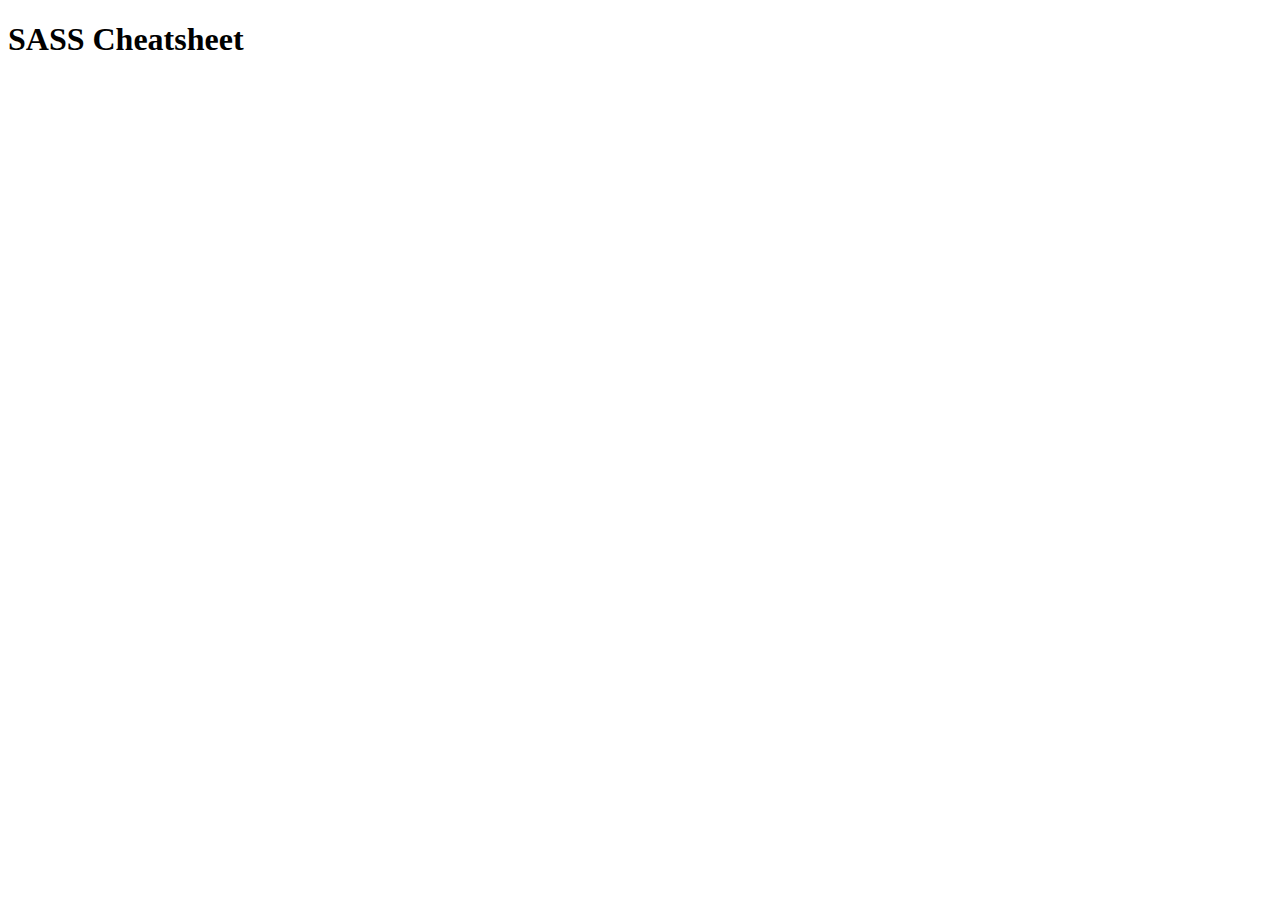
==== sass-cheatsheet.html @ 43deadbd "Creating the basic structure and adding an example component" ====
<!DOCTYPE html>
<html lang="en">
<head>
	<meta charset="UTF-8">
	<title>SASS Cheatsheet</title>
	<link rel="stylesheet" type="text/css" href="css/styles.css">
</head>
<body>
	<h1>SASS Cheatsheet</h1>
</body>
</html>
---- css/styles.css ----
/*# sourceMappingURL=styles.css.map */
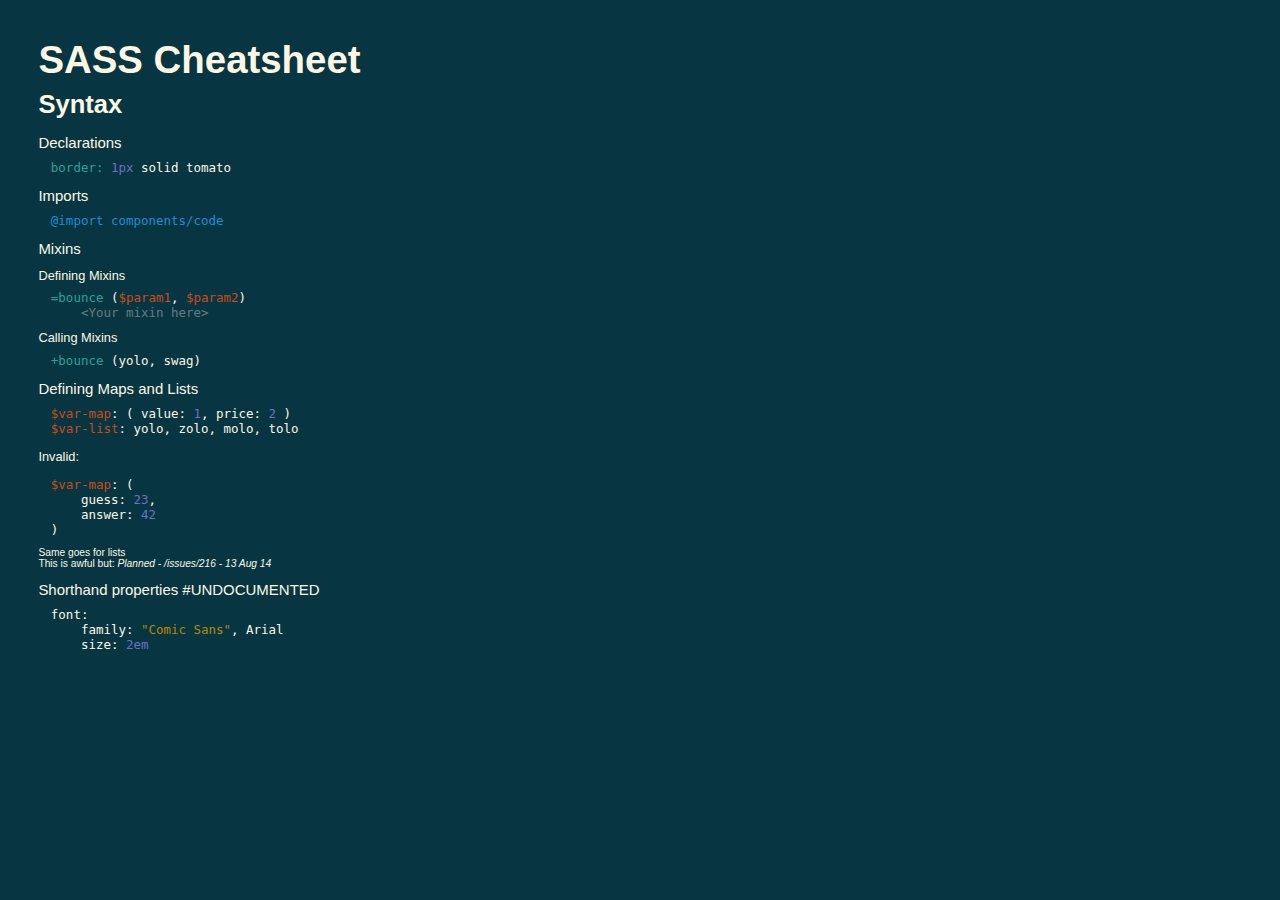
==== commit cbf3b31e: "Doing some Styling and fixing an error (||= is invalid)" ====
--- a/sass-cheatsheet.html
+++ b/sass-cheatsheet.html
@@ -1,11 +1,59 @@
 <!DOCTYPE html>
 <html lang="en">
 <head>
-	<meta charset="UTF-8">
-	<title>SASS Cheatsheet</title>
-	<link rel="stylesheet" type="text/css" href="css/styles.css">
+    <meta charset="UTF-8">
+    <title>SASS Cheatsheet</title>
+    <link rel="stylesheet" type="text/css" href="css/styles.css">
 </head>
 <body>
-	<h1>SASS Cheatsheet</h1>
+    <h1 >SASS Cheatsheet</h1>
+    <section>
+        <h2 >Syntax</h2>
+        <h3 >Declarations</h3>
+        <code>
+            <span class="property">border:</span> <span class="number">1px</span> solid tomato <br>
+        </code>
+        <h3 >Imports</h3>
+        <code>
+            <span class="at_rule">@import components/code</span>
+        </code>
+
+        <section>
+            <h3 >Mixins</h3>
+            <h4 >Defining Mixins</h4>
+            <code>
+                <span class="keyword">=bounce</span> (<span class="variable">$param1</span>, <span class="variable">$param2</span>) <br>
+                &nbsp;&nbsp;&nbsp;&nbsp;<span class="tag">&lt;Your mixin here&gt;</span>
+            </code>
+
+            <h4 >Calling Mixins</h4>
+            <code>
+                <span class="keyword">+bounce</span> (yolo, swag)
+            </code>
+        </section>
+
+        <h3 >Defining Maps and Lists</h3>
+        <code>
+            <span class="variable">$var-map</span>: ( value: <span class="number">1</span>, price: <span class="number">2</span> ) <br>
+            <span class="variable">$var-list</span>: yolo, zolo, molo, tolo
+        </code>
+        <p><strong>Invalid:</strong></p>
+        <code>
+            <span class="variable">$var-map</span>: (<br>
+            &nbsp;&nbsp;&nbsp;&nbsp;guess: <span class="number">23</span>,<br>
+            &nbsp;&nbsp;&nbsp;&nbsp;answer: <span class="number">42</span><br>
+            )<br>
+        </code>
+        <p class="note">Same goes for lists<br>
+        This is awful but:
+        <i>Planned - /issues/216 - 13 Aug 14</i></p>
+
+        <h3 >Shorthand properties #UNDOCUMENTED</h3>
+        <code>
+            font: <br>
+            &nbsp;&nbsp;&nbsp;&nbsp;family: <span class="string">"Comic Sans"</span>, Arial <br>
+            &nbsp;&nbsp;&nbsp;&nbsp;size: <span class="number">2em</span>
+        </code>
+    </section>
 </body>
 </html>--- a/css/styles.css
+++ b/css/styles.css
@@ -1,3 +1,108 @@
+/* line 1, ../sass/components/_code.sass */
+code {
+  padding: 0 1em;
+  margin: 0;
+  display: block;
+  font-size: 1.2em;
+}
 
+/* line 7, ../sass/components/_code.sass */
+.keyword,
+.property {
+  color: #2aa198;
+}
+
+/* line 11, ../sass/components/_code.sass */
+.variable {
+  color: #cb4b16;
+}
+
+/* line 14, ../sass/components/_code.sass */
+.number {
+  color: #6c71c4;
+}
+
+/* line 17, ../sass/components/_code.sass */
+.string {
+  color: #b58900;
+}
+
+/* line 20, ../sass/components/_code.sass */
+.tag {
+  color: #657b83;
+}
+
+/* line 23, ../sass/components/_code.sass */
+.at_rule {
+  color: #268bd2;
+}
+
+/* line 7, ../sass/styles.sass */
+*, *:before, *:after {
+  box-sizing: border-box;
+}
+
+/* line 10, ../sass/styles.sass */
+html {
+  font-family: "Helvetica Neue", Helvetica, sans-serif;
+  font-weight: 300;
+}
+
+/* line 15, ../sass/styles.sass */
+body {
+  -moz-columns: 3;
+  -webkit-columns: 3;
+  columns: 3;
+  -moz-column-width: 50%;
+  -webkit-column-width: 50%;
+  column-width: 50%;
+  -moz-column-gap: 3em;
+  -webkit-column-gap: 3em;
+  column-gap: 3em;
+  -moz-column-fill: auto;
+  -webkit-column-fill: auto;
+  column-fill: auto;
+  padding: 3em;
+  margin: 0;
+  color: #fdf6e3;
+  height: 100vh;
+  font-size: 0.8em;
+  background-color: #073642;
+}
+
+/* line 27, ../sass/styles.sass */
+h1, h2, h3, h4 {
+  margin: 1em 0 0.6em;
+}
+
+/* line 30, ../sass/styles.sass */
+h3, h4 {
+  font-weight: 300;
+  margin-top: 0.8em;
+}
+
+/* line 34, ../sass/styles.sass */
+h3 {
+  font-weight: 400;
+}
+
+/* line 37, ../sass/styles.sass */
+h2 {
+  font-weight: 600;
+  font-size: 2em;
+  margin-top: 0.3em;
+}
+
+/* line 42, ../sass/styles.sass */
+h1 {
+  font-weight: 800;
+  font-size: 3em;
+  margin: 0 0 0.1em;
+}
+
+/* line 47, ../sass/styles.sass */
+.note {
+  font-size: 0.8em;
+}
 
 /*# sourceMappingURL=styles.css.map */
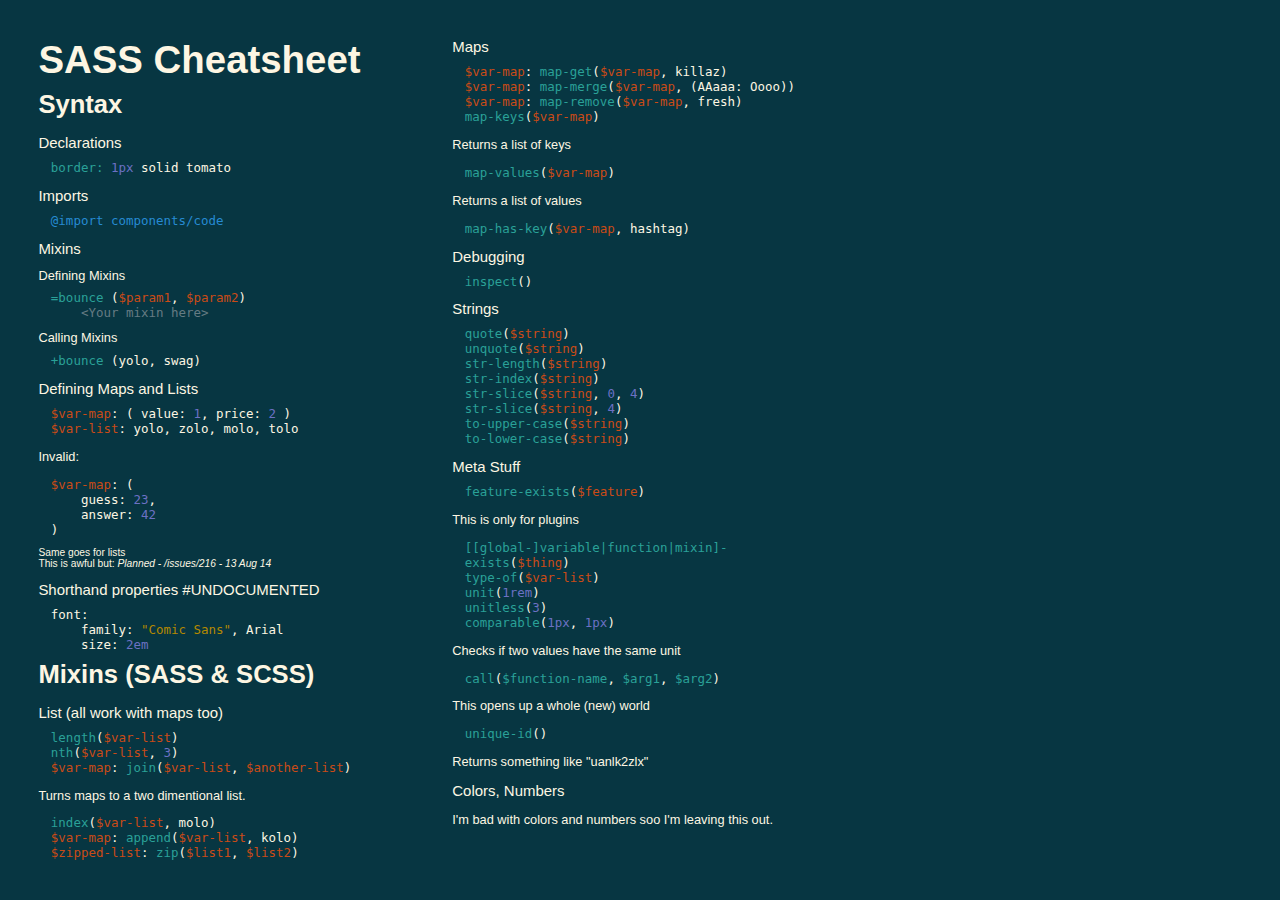
==== commit c7e96a70: "Adding the new Markup" ====
--- a/sass-cheatsheet.html
+++ b/sass-cheatsheet.html
@@ -55,5 +55,72 @@
             &nbsp;&nbsp;&nbsp;&nbsp;size: <span class="number">2em</span>
         </code>
     </section>
+    <section>
+        <h2>Mixins (SASS & SCSS)</h2>
+        <section>
+            <h3>List (all work with maps too)</h3>
+            <code><span class="keyword">length</span>(<span class="variable">$var-list</span>)</code>
+            <code><span class="keyword">nth</span>(<span class="variable">$var-list</span>, <span class="number">3</span>)</code>
+
+            <code><span class="variable">$var-map</span>: <span class="keyword">join</span>(<span class="variable">$var-list</span>, <span class="variable">$another-list</span>)</code>
+            <p>Turns maps to a two dimentional list.</p>
+
+            <code><span class="keyword">index</span>(<span class="variable">$var-list</span>, molo)</code>
+            <code><span class="variable">$var-map</span>: <span class="keyword">append</span>(<span class="variable">$var-list</span>, kolo)</code>
+            <code><span class="variable">$zipped-list</span>: <span class="keyword">zip</span>(<span class="variable">$list1</span>, <span class="variable">$list2</span>)</code>
+        </section>
+        <section>
+            <h3>Maps</h3>
+            <code><span class="variable">$var-map</span>: <span class="keyword">map-get</span>(<span class="variable">$var-map</span>, killaz)</code>
+            <code><span class="variable">$var-map</span>: <span class="keyword">map-merge</span>(<span class="variable">$var-map</span>, (AAaaa: Oooo))</code>
+            <code><span class="variable">$var-map</span>: <span class="keyword">map-remove</span>(<span class="variable">$var-map</span>, fresh)</code>
+
+            <code><span class="keyword">map-keys</span>(<span class="variable">$var-map</span>)</code>
+            <p>Returns a list of keys</p>
+
+            <code><span class="keyword">map-values</span>(<span class="variable">$var-map</span>)</code>
+            <p>Returns a list of values</p>
+
+            <code><span class="keyword">map-has-key</span>(<span class="variable">$var-map</span>, hashtag)</code>
+        </section>
+        <section>
+            <h3>Debugging</h3>
+            <code><span class="keyword">inspect</span>()</code>
+        </section>
+        <section>
+            <h3>Strings</h3>
+            <code><span class="keyword">quote</span>(<span class="variable">$string</span>)</code>
+            <code><span class="keyword">unquote</span>(<span class="variable">$string</span>)</code>
+            <code><span class="keyword">str-length</span>(<span class="variable">$string</span>)</code>
+            <code><span class="keyword">str-index</span>(<span class="variable">$string</span>)</code>
+            <code><span class="keyword">str-slice</span>(<span class="variable">$string</span>, <span class="number">0</span>, <span class="number">4</span>)</code>
+            <code><span class="keyword">str-slice</span>(<span class="variable">$string</span>, <span class="number">4</span>)</code>
+            <code><span class="keyword">to-upper-case</span>(<span class="variable">$string</span>)</code>
+            <code><span class="keyword">to-lower-case</span>(<span class="variable">$string</span>)</code>
+        </section>
+        <section>
+            <h3>Meta Stuff</h3>
+            <code><span class="keyword">feature-exists</span>(<span class="variable">$feature</span>)</code>
+            <p>This is only for plugins</p>
+
+            <code><span class="keyword">[[global-]variable|function|mixin]-exists</span>(<span class="variable">$thing</span>)</code>
+            <code><span class="keyword">type-of</span>(<span class="variable">$var-list</span>)</code>
+            <code><span class="keyword">unit</span>(<span class="number">1rem</span>)</code>
+            <code><span class="keyword">unitless</span>(<span class="number">3</span>)</code>
+
+            <code><span class="keyword">comparable</span>(<span class="number">1px</span>, <span class="number">1px</span>)</code>
+            <p>Checks if two values have the same unit</p>
+
+            <code><span class="keyword">call</span>(<span class="keyword">$function-name</span>, <span class="keyword">$arg1</span>, <span class="keyword">$arg2</span>)</code>
+            <p>This opens up a whole (new) world</p>
+
+            <code><span class="keyword">unique-id</span>()</code>
+            <p>Returns something like "uanlk2zlx"</p>
+        </section>
+        <section>
+            <h3>Colors, Numbers</h3>
+            <p>I'm bad with colors and numbers soo I'm leaving this out.</p>
+        </section>
+    </section>
 </body>
 </html>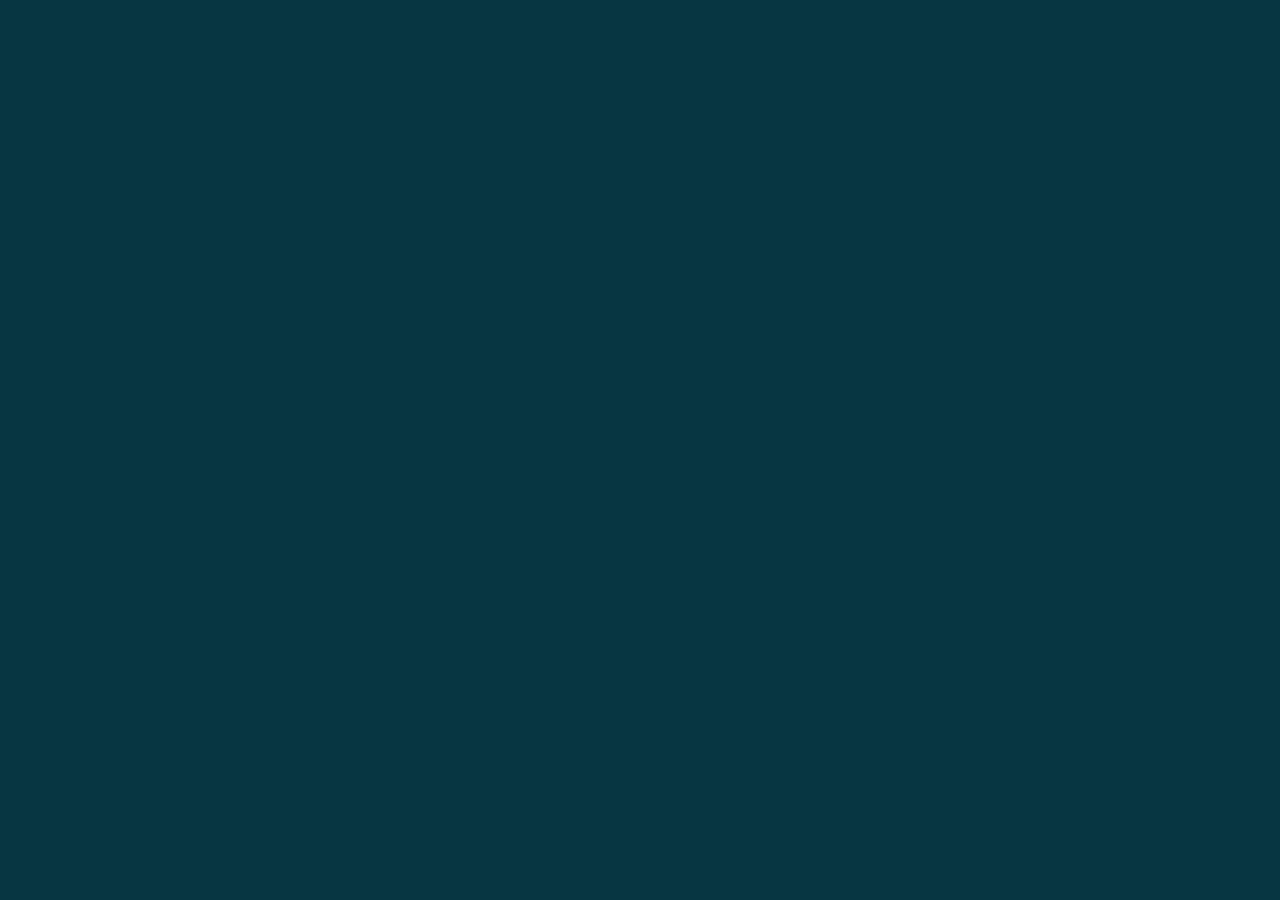
==== commit 7ee6794a: "Integrating highlight js" ====
--- a/sass-cheatsheet.html
+++ b/sass-cheatsheet.html
@@ -1,126 +1,21 @@
 <!DOCTYPE html>
 <html lang="en">
 <head>
-    <meta charset="UTF-8">
-    <title>SASS Cheatsheet</title>
-    <link rel="stylesheet" type="text/css" href="css/styles.css">
+	<meta charset="UTF-8">
+	<title>SASS Cheatsheet</title>
+	<link rel="stylesheet" type="text/css" href="css/styles.css">
 </head>
 <body>
-    <h1 >SASS Cheatsheet</h1>
-    <section>
-        <h2 >Syntax</h2>
-        <h3 >Declarations</h3>
-        <code>
-            <span class="property">border:</span> <span class="number">1px</span> solid tomato <br>
-        </code>
-        <h3 >Imports</h3>
-        <code>
-            <span class="at_rule">@import components/code</span>
-        </code>
-
-        <section>
-            <h3 >Mixins</h3>
-            <h4 >Defining Mixins</h4>
-            <code>
-                <span class="keyword">=bounce</span> (<span class="variable">$param1</span>, <span class="variable">$param2</span>) <br>
-                &nbsp;&nbsp;&nbsp;&nbsp;<span class="tag">&lt;Your mixin here&gt;</span>
-            </code>
-
-            <h4 >Calling Mixins</h4>
-            <code>
-                <span class="keyword">+bounce</span> (yolo, swag)
-            </code>
-        </section>
-
-        <h3 >Defining Maps and Lists</h3>
-        <code>
-            <span class="variable">$var-map</span>: ( value: <span class="number">1</span>, price: <span class="number">2</span> ) <br>
-            <span class="variable">$var-list</span>: yolo, zolo, molo, tolo
-        </code>
-        <p><strong>Invalid:</strong></p>
-        <code>
-            <span class="variable">$var-map</span>: (<br>
-            &nbsp;&nbsp;&nbsp;&nbsp;guess: <span class="number">23</span>,<br>
-            &nbsp;&nbsp;&nbsp;&nbsp;answer: <span class="number">42</span><br>
-            )<br>
-        </code>
-        <p class="note">Same goes for lists<br>
-        This is awful but:
-        <i>Planned - /issues/216 - 13 Aug 14</i></p>
-
-        <h3 >Shorthand properties #UNDOCUMENTED</h3>
-        <code>
-            font: <br>
-            &nbsp;&nbsp;&nbsp;&nbsp;family: <span class="string">"Comic Sans"</span>, Arial <br>
-            &nbsp;&nbsp;&nbsp;&nbsp;size: <span class="number">2em</span>
-        </code>
-    </section>
-    <section>
-        <h2>Mixins (SASS & SCSS)</h2>
-        <section>
-            <h3>List (all work with maps too)</h3>
-            <code><span class="keyword">length</span>(<span class="variable">$var-list</span>)</code>
-            <code><span class="keyword">nth</span>(<span class="variable">$var-list</span>, <span class="number">3</span>)</code>
-
-            <code><span class="variable">$var-map</span>: <span class="keyword">join</span>(<span class="variable">$var-list</span>, <span class="variable">$another-list</span>)</code>
-            <p>Turns maps to a two dimentional list.</p>
-
-            <code><span class="keyword">index</span>(<span class="variable">$var-list</span>, molo)</code>
-            <code><span class="variable">$var-map</span>: <span class="keyword">append</span>(<span class="variable">$var-list</span>, kolo)</code>
-            <code><span class="variable">$zipped-list</span>: <span class="keyword">zip</span>(<span class="variable">$list1</span>, <span class="variable">$list2</span>)</code>
-        </section>
-        <section>
-            <h3>Maps</h3>
-            <code><span class="variable">$var-map</span>: <span class="keyword">map-get</span>(<span class="variable">$var-map</span>, killaz)</code>
-            <code><span class="variable">$var-map</span>: <span class="keyword">map-merge</span>(<span class="variable">$var-map</span>, (AAaaa: Oooo))</code>
-            <code><span class="variable">$var-map</span>: <span class="keyword">map-remove</span>(<span class="variable">$var-map</span>, fresh)</code>
-
-            <code><span class="keyword">map-keys</span>(<span class="variable">$var-map</span>)</code>
-            <p>Returns a list of keys</p>
-
-            <code><span class="keyword">map-values</span>(<span class="variable">$var-map</span>)</code>
-            <p>Returns a list of values</p>
-
-            <code><span class="keyword">map-has-key</span>(<span class="variable">$var-map</span>, hashtag)</code>
-        </section>
-        <section>
-            <h3>Debugging</h3>
-            <code><span class="keyword">inspect</span>()</code>
-        </section>
-        <section>
-            <h3>Strings</h3>
-            <code><span class="keyword">quote</span>(<span class="variable">$string</span>)</code>
-            <code><span class="keyword">unquote</span>(<span class="variable">$string</span>)</code>
-            <code><span class="keyword">str-length</span>(<span class="variable">$string</span>)</code>
-            <code><span class="keyword">str-index</span>(<span class="variable">$string</span>)</code>
-            <code><span class="keyword">str-slice</span>(<span class="variable">$string</span>, <span class="number">0</span>, <span class="number">4</span>)</code>
-            <code><span class="keyword">str-slice</span>(<span class="variable">$string</span>, <span class="number">4</span>)</code>
-            <code><span class="keyword">to-upper-case</span>(<span class="variable">$string</span>)</code>
-            <code><span class="keyword">to-lower-case</span>(<span class="variable">$string</span>)</code>
-        </section>
-        <section>
-            <h3>Meta Stuff</h3>
-            <code><span class="keyword">feature-exists</span>(<span class="variable">$feature</span>)</code>
-            <p>This is only for plugins</p>
-
-            <code><span class="keyword">[[global-]variable|function|mixin]-exists</span>(<span class="variable">$thing</span>)</code>
-            <code><span class="keyword">type-of</span>(<span class="variable">$var-list</span>)</code>
-            <code><span class="keyword">unit</span>(<span class="number">1rem</span>)</code>
-            <code><span class="keyword">unitless</span>(<span class="number">3</span>)</code>
-
-            <code><span class="keyword">comparable</span>(<span class="number">1px</span>, <span class="number">1px</span>)</code>
-            <p>Checks if two values have the same unit</p>
-
-            <code><span class="keyword">call</span>(<span class="keyword">$function-name</span>, <span class="keyword">$arg1</span>, <span class="keyword">$arg2</span>)</code>
-            <p>This opens up a whole (new) world</p>
-
-            <code><span class="keyword">unique-id</span>()</code>
-            <p>Returns something like "uanlk2zlx"</p>
-        </section>
-        <section>
-            <h3>Colors, Numbers</h3>
-            <p>I'm bad with colors and numbers soo I'm leaving this out.</p>
-        </section>
-    </section>
+	<script src="js/marked.min.js" type="text/javascript"></script>
+	<script src="js/highlight.pack.js" type="text/javascript"></script>
+	<script src="js/sass-cheatsheet.js" type="text/javascript"></script>
+	<script>
+		marked.setOptions({
+			highlight: function (code) {
+				return hljs.highlightAuto(code).value;
+			}
+		});
+		document.body.innerHTML = marked(sassCheatsheet);
+	</script>
 </body>
 </html>--- a/css/styles.css
+++ b/css/styles.css
@@ -7,34 +7,30 @@
 }
 
 /* line 7, ../sass/components/_code.sass */
+.at_rule,
 .keyword,
 .property {
-  color: #2aa198;
+  color: #93a1a1;
 }
 
-/* line 11, ../sass/components/_code.sass */
+/* line 12, ../sass/components/_code.sass */
 .variable {
   color: #cb4b16;
 }
 
-/* line 14, ../sass/components/_code.sass */
+/* line 15, ../sass/components/_code.sass */
 .number {
-  color: #6c71c4;
+  color: #268bd2;
 }
 
-/* line 17, ../sass/components/_code.sass */
+/* line 18, ../sass/components/_code.sass */
 .string {
   color: #b58900;
 }
 
-/* line 20, ../sass/components/_code.sass */
+/* line 21, ../sass/components/_code.sass */
 .tag {
-  color: #657b83;
-}
-
-/* line 23, ../sass/components/_code.sass */
-.at_rule {
-  color: #268bd2;
+  color: #002b36;
 }
 
 /* line 7, ../sass/styles.sass */
